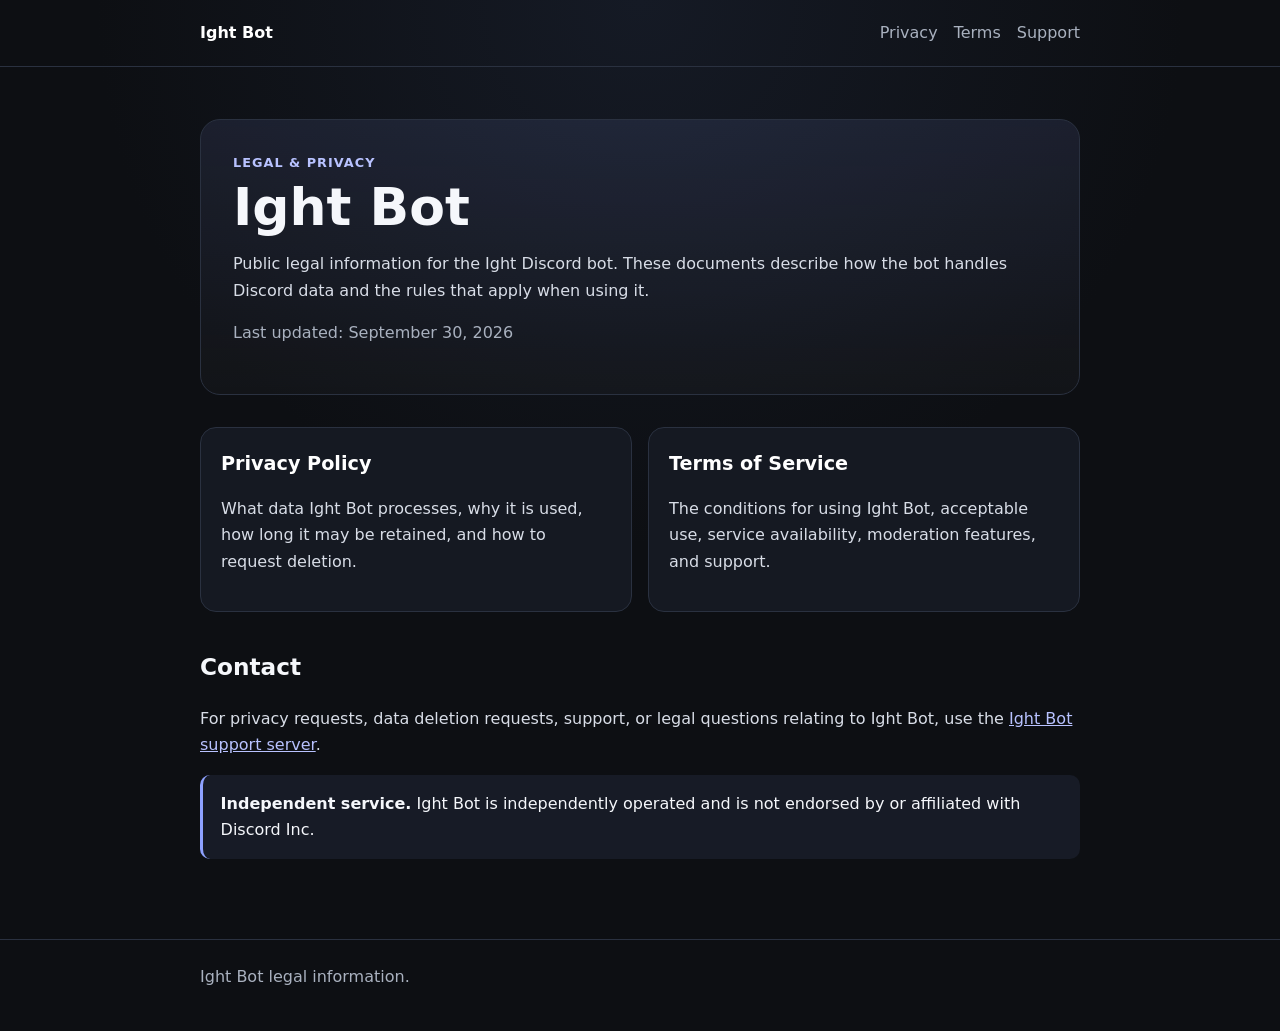
==== ight-bot/index.html @ b8888899 "docs: add Ight Bot legal site" ====
<!doctype html>
<html lang="en">
<head>
  <meta charset="utf-8">
  <meta name="viewport" content="width=device-width,initial-scale=1">
  <meta name="description" content="Legal information for Ight Bot, including its Privacy Policy and Terms of Service.">
  <title>Ight Bot - Legal</title>
  <link rel="stylesheet" href="styles.css">
</head>
<body>
<header>
  <div class="shell">
    <nav aria-label="Primary">
      <a class="brand" href="./">Ight Bot</a>
      <a href="privacy.html">Privacy</a>
      <a href="terms.html">Terms</a>
      <a href="https://discord.gg/n68kDA5pab">Support</a>
    </nav>
  </div>
</header>
<main class="shell">
  <section class="hero">
    <div class="eyebrow">Legal & privacy</div>
    <h1>Ight Bot</h1>
    <p>Public legal information for the Ight Discord bot. These documents describe how the bot handles Discord data and the rules that apply when using it.</p>
    <p class="meta">Last updated: September 30, 2026</p>
  </section>

  <section class="cards" aria-label="Legal documents">
    <a class="card" href="privacy.html">
      <h2>Privacy Policy</h2>
      <p>What data Ight Bot processes, why it is used, how long it may be retained, and how to request deletion.</p>
    </a>
    <a class="card" href="terms.html">
      <h2>Terms of Service</h2>
      <p>The conditions for using Ight Bot, acceptable use, service availability, moderation features, and support.</p>
    </a>
  </section>

  <h2>Contact</h2>
  <p>For privacy requests, data deletion requests, support, or legal questions relating to Ight Bot, use the <a href="https://discord.gg/n68kDA5pab">Ight Bot support server</a>.</p>

  <div class="notice">
    <strong>Independent service.</strong> Ight Bot is independently operated and is not endorsed by or affiliated with Discord Inc.
  </div>
</main>
<footer>
  <div class="shell">Ight Bot legal information.</div>
</footer>
</body>
</html>
---- ight-bot/styles.css ----
:root {
  color-scheme: dark;
  --bg: #0d0f13;
  --panel: #151922;
  --panel-2: #1b202b;
  --text: #f5f7fb;
  --muted: #a9b1bf;
  --border: #2a3140;
  --accent: #8ea1ff;
  --accent-2: #b8c2ff;
  --max: 880px;
}
* { box-sizing: border-box; }
html { scroll-behavior: smooth; }
body {
  margin: 0;
  background: radial-gradient(circle at top, #151a25 0, var(--bg) 34rem);
  color: var(--text);
  font: 16px/1.65 Inter, ui-sans-serif, system-ui, -apple-system, BlinkMacSystemFont, "Segoe UI", sans-serif;
}
a { color: var(--accent-2); }
a:hover { color: #fff; }
.shell { width: min(calc(100% - 2rem), var(--max)); margin: 0 auto; }
header { padding: 1.25rem 0; border-bottom: 1px solid var(--border); }
nav { display: flex; gap: 1rem; align-items: center; flex-wrap: wrap; }
nav .brand { font-weight: 800; color: #fff; text-decoration: none; margin-right: auto; }
nav a:not(.brand) { color: var(--muted); text-decoration: none; }
nav a:not(.brand):hover { color: #fff; }
main { padding: 3.25rem 0 5rem; }
.hero {
  padding: 2rem;
  background: linear-gradient(180deg, rgba(142,161,255,.10), rgba(255,255,255,.02));
  border: 1px solid var(--border);
  border-radius: 20px;
  margin-bottom: 2rem;
}
.eyebrow { color: var(--accent-2); font-weight: 700; letter-spacing: .08em; text-transform: uppercase; font-size: .8rem; }
h1 { font-size: clamp(2rem, 6vw, 3.25rem); line-height: 1.08; margin: .35rem 0 .75rem; }
h2 { margin-top: 2.25rem; font-size: 1.45rem; }
h3 { margin-top: 1.5rem; font-size: 1.05rem; }
p, li { color: #d8dde7; }
.muted, .meta { color: var(--muted); }
.cards { display: grid; grid-template-columns: repeat(auto-fit,minmax(240px,1fr)); gap: 1rem; }
.card {
  display: block;
  background: var(--panel);
  border: 1px solid var(--border);
  border-radius: 16px;
  padding: 1.25rem;
  text-decoration: none;
  color: inherit;
}
.card:hover { border-color: #46516a; background: var(--panel-2); }
.card h2 { margin: 0 0 .35rem; color: #fff; font-size: 1.2rem; }
.notice {
  padding: 1rem 1.1rem;
  border-left: 3px solid var(--accent);
  background: rgba(142,161,255,.08);
  border-radius: 10px;
}
table { width: 100%; border-collapse: collapse; margin: 1rem 0; display: block; overflow-x: auto; }
th, td { border: 1px solid var(--border); padding: .7rem .8rem; text-align: left; vertical-align: top; }
th { background: var(--panel); }
code { background: var(--panel); padding: .12rem .35rem; border-radius: 5px; }
footer { border-top: 1px solid var(--border); padding: 1.5rem 0 2.5rem; color: var(--muted); }
ul, ol { padding-left: 1.35rem; }
@media (max-width: 560px) {
  .hero { padding: 1.35rem; }
  main { padding-top: 2rem; }
}
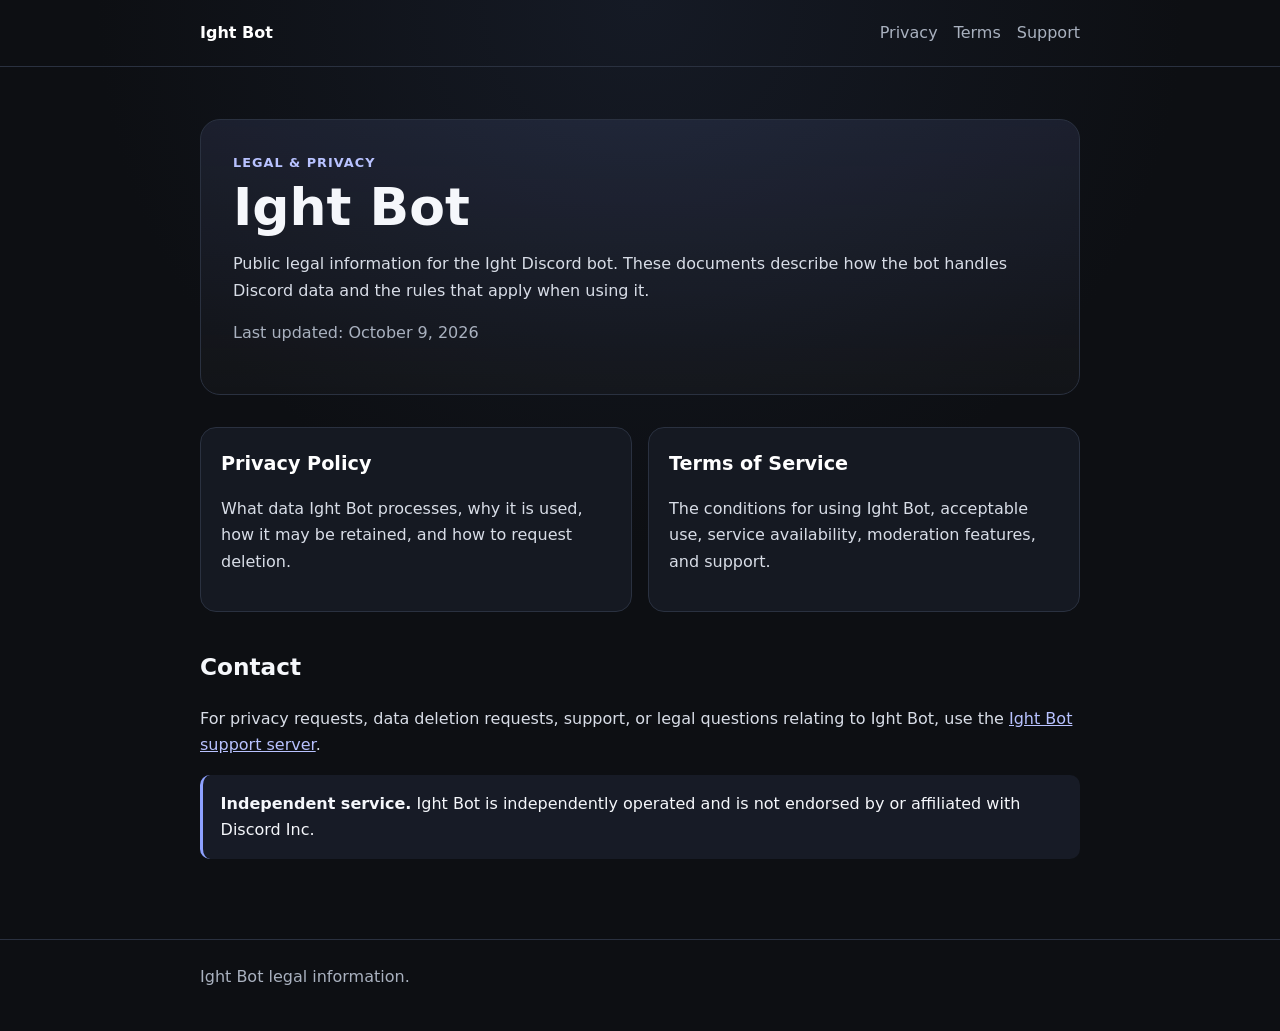
==== commit 69527212: "docs: align Ight Bot legal pages with production" ====
--- a/ight-bot/index.html
+++ b/ight-bot/index.html
@@ -23,13 +23,13 @@
     <div class="eyebrow">Legal & privacy</div>
     <h1>Ight Bot</h1>
     <p>Public legal information for the Ight Discord bot. These documents describe how the bot handles Discord data and the rules that apply when using it.</p>
-    <p class="meta">Last updated: September 30, 2026</p>
+    <p class="meta">Last updated: October 9, 2026</p>
   </section>
 
   <section class="cards" aria-label="Legal documents">
     <a class="card" href="privacy.html">
       <h2>Privacy Policy</h2>
-      <p>What data Ight Bot processes, why it is used, how long it may be retained, and how to request deletion.</p>
+      <p>What data Ight Bot processes, why it is used, how it may be retained, and how to request deletion.</p>
     </a>
     <a class="card" href="terms.html">
       <h2>Terms of Service</h2>
